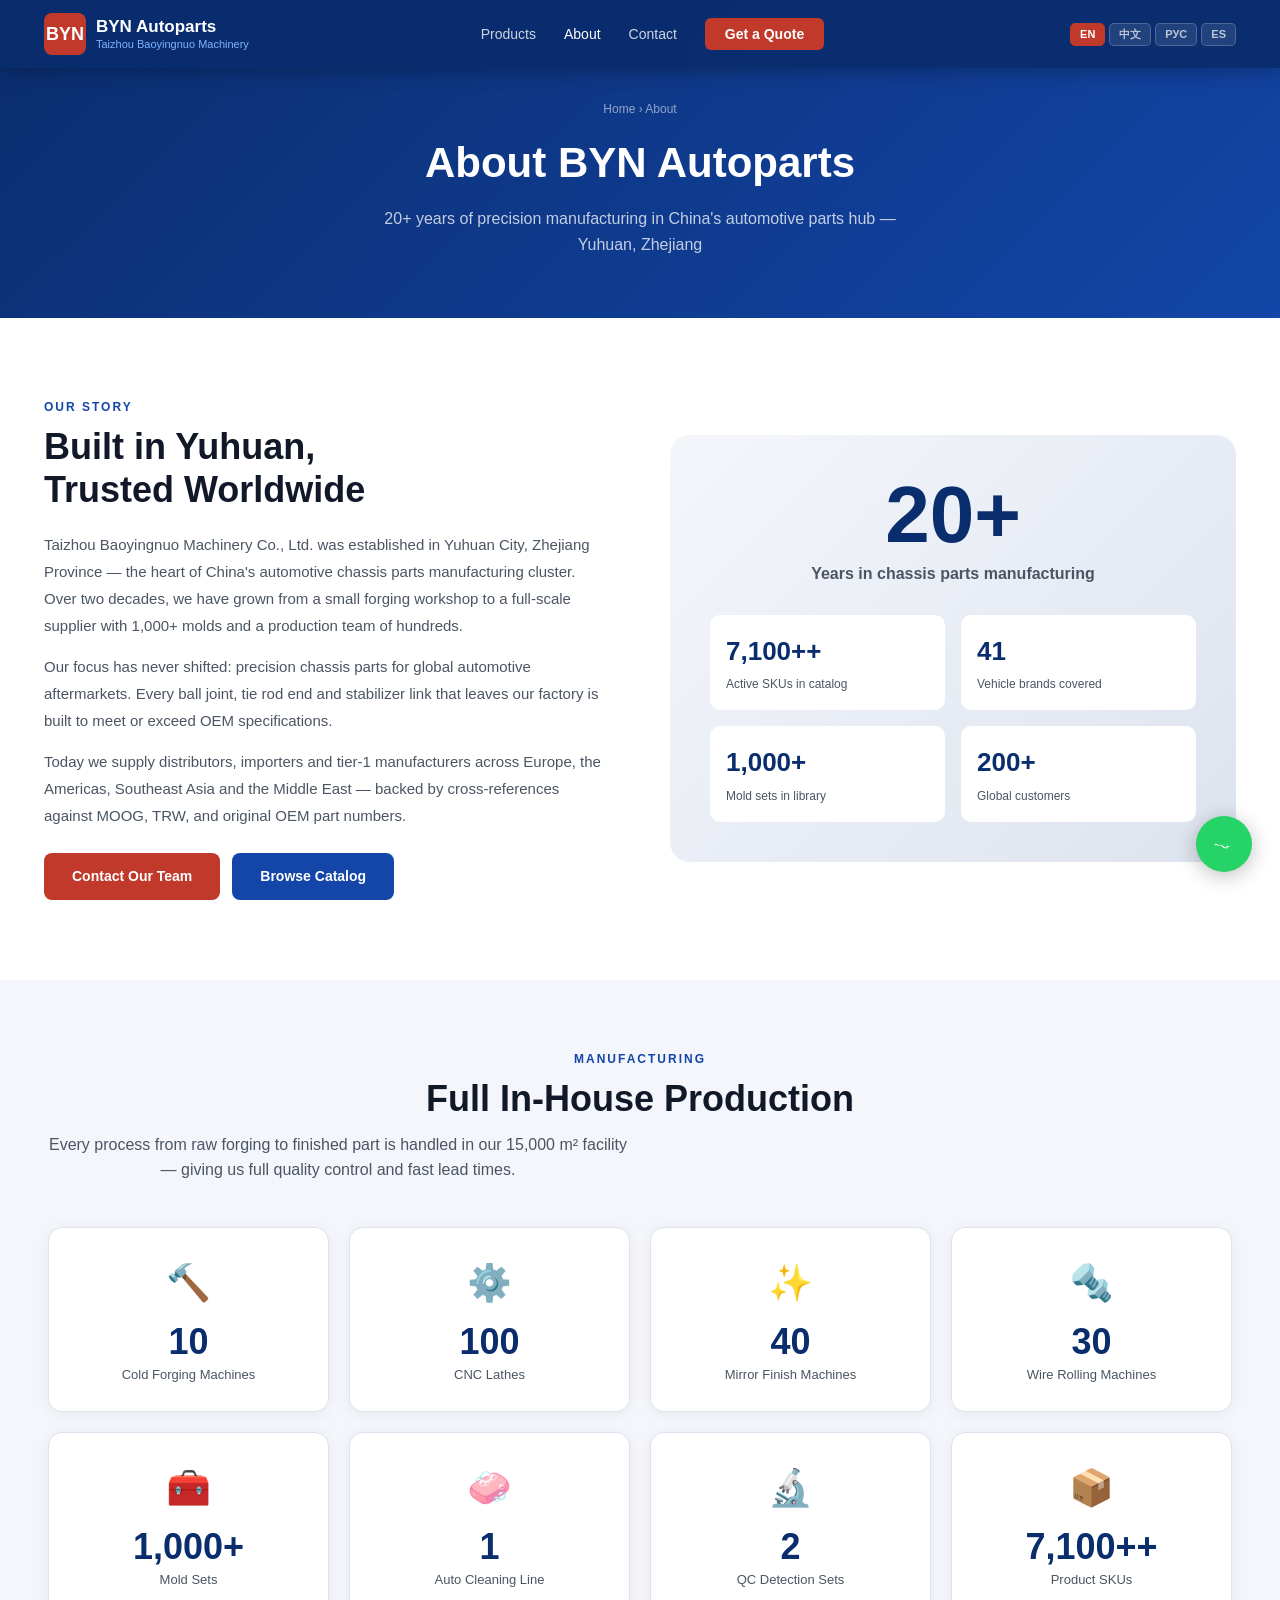
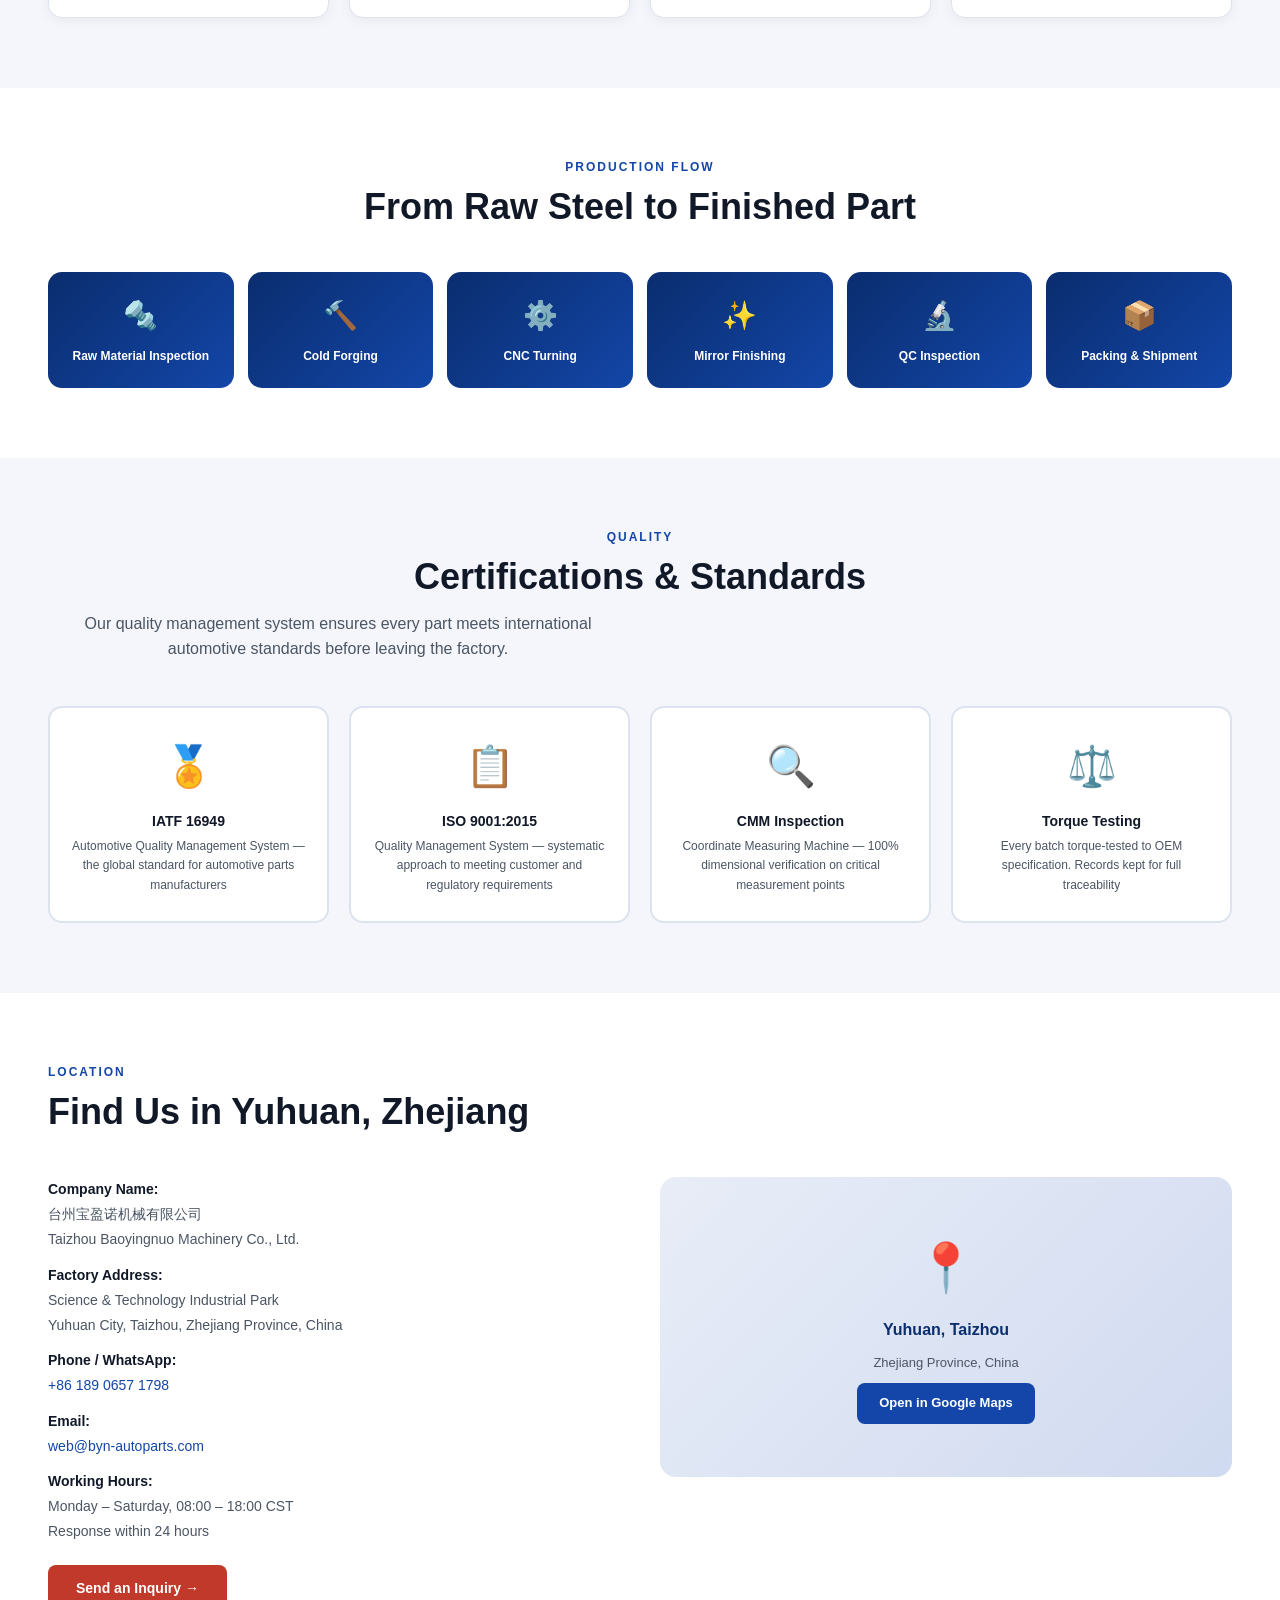
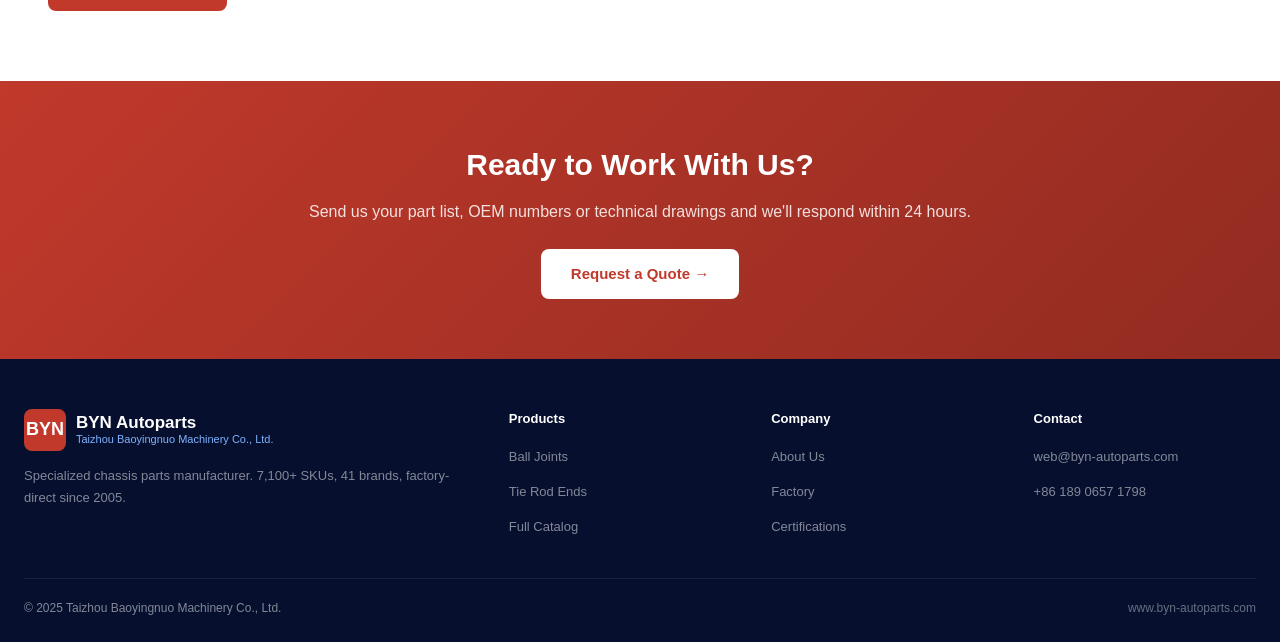
==== about.html @ f61b5365 "Initial commit: BYN Autoparts website" ====
<!DOCTYPE html>
<html lang="en">
<head>
<meta charset="UTF-8">
<meta name="viewport" content="width=device-width,initial-scale=1">
<title>About BYN Autoparts – Factory, Certifications & Manufacturing Capacity</title>
<meta name="description" content="Learn about Taizhou Baoyingnuo Machinery — 20+ years manufacturing chassis parts. 100 CNC lathes, 1,000+ molds, ISO certified. Located in Yuhuan, Zhejiang.">
<link rel="stylesheet" href="css/style.css">
<style>
.page-hero{background:linear-gradient(135deg,var(--navy),var(--blue));padding:100px 24px 60px;color:#fff;text-align:center}
.page-hero h1{font-size:42px;font-weight:800;margin-bottom:10px}
.page-hero p{font-size:16px;opacity:.75;max-width:560px;margin:0 auto}

.story-grid{display:grid;grid-template-columns:1fr 1fr;gap:60px;align-items:center;padding:80px 24px}
.story-grid .section-title{margin-bottom:20px}
.story-grid p{font-size:15px;color:var(--mid);line-height:1.8;margin-bottom:14px}
.story-visual{background:linear-gradient(135deg,var(--gray),#dde3ee);border-radius:20px;padding:40px;text-align:center}
.story-visual .big-num{font-size:80px;font-weight:900;color:var(--navy);line-height:1}
.story-visual .big-lbl{font-size:16px;color:var(--mid);margin-top:6px;font-weight:600}

.eq-grid{display:grid;grid-template-columns:repeat(4,1fr);gap:20px;margin-top:44px}
.eq-card{background:#fff;border-radius:14px;padding:26px 20px;text-align:center;border:1px solid var(--border);box-shadow:0 2px 14px rgba(0,0,0,.06)}
.eq-icon{font-size:36px;margin-bottom:12px}
.eq-val{font-size:36px;font-weight:800;color:var(--navy);line-height:1}
.eq-name{font-size:13px;color:var(--mid);margin-top:5px}

.process-row{display:grid;grid-template-columns:repeat(6,1fr);gap:14px;margin-top:44px}
.proc-box{background:linear-gradient(135deg,var(--navy),var(--blue));border-radius:14px;padding:22px 16px;text-align:center;color:#fff}
.proc-num{font-size:28px;margin-bottom:8px}
.proc-name{font-size:12px;font-weight:700}

.cert-grid{display:grid;grid-template-columns:repeat(4,1fr);gap:20px;margin-top:44px}
.cert-card{background:#fff;border:2px solid var(--border);border-radius:14px;padding:26px 20px;text-align:center;transition:.3s}
.cert-card:hover{border-color:var(--blue);transform:translateY(-3px)}
.cert-icon{font-size:40px;margin-bottom:12px}
.cert-name{font-size:14px;font-weight:700;color:var(--dark);margin-bottom:5px}
.cert-desc{font-size:12px;color:var(--mid)}

.loc-grid{display:grid;grid-template-columns:1fr 1fr;gap:40px;align-items:start;margin-top:44px}
.loc-info p{font-size:14px;color:var(--mid);line-height:1.8;margin-bottom:10px}
.loc-info strong{color:var(--dark)}
.map-placeholder{background:linear-gradient(135deg,#e8edf7,#d0daf0);border-radius:16px;height:300px;display:flex;align-items:center;justify-content:center;flex-direction:column;gap:10px;color:var(--mid)}
.map-placeholder a{background:var(--blue);color:#fff;padding:10px 22px;border-radius:8px;font-size:13px;font-weight:700;text-decoration:none}

@media(max-width:900px){
  .story-grid,.loc-grid{grid-template-columns:1fr}
  .eq-grid{grid-template-columns:repeat(2,1fr)}
  .process-row{grid-template-columns:repeat(3,1fr)}
  .cert-grid{grid-template-columns:repeat(2,1fr)}
  .page-hero h1{font-size:30px}
}
@media(max-width:500px){
  .eq-grid{grid-template-columns:repeat(2,1fr)}
  .cert-grid{grid-template-columns:1fr 1fr}
  .process-row{grid-template-columns:repeat(2,1fr)}
}
.fade-in{opacity:0;transform:translateY(20px);transition:opacity .5s,transform .5s}
.fade-in.visible{opacity:1;transform:none}
</style>
<!-- Google tag (gtag.js) -->
<script async src="https://www.googletagmanager.com/gtag/js?id=G-KF9TMG6E7X"></script>
<script>
  window.dataLayer = window.dataLayer || [];
  function gtag(){dataLayer.push(arguments);}
  gtag('js', new Date());
  gtag('config', 'G-KF9TMG6E7X');
</script>
</head>
<body>

<nav>
  <div class="nav-inner">
    <a href="index.html" class="logo">
      <div class="logo-box">BYN</div>
      <div class="logo-text">BYN Autoparts<span>Taizhou Baoyingnuo Machinery</span></div>
    </a>
    <ul class="nav-links">
      <li><a href="products.html" data-i18n="nav_products">Products</a></li>
      <li><a href="about.html" class="active" data-i18n="nav_about">About</a></li>
      <li><a href="contact.html" data-i18n="nav_contact">Contact</a></li>
      <li><a href="contact.html" class="nav-cta" data-i18n="nav_quote">Get a Quote</a></li>
    </ul>
    <div class="hamburger"><span></span><span></span><span></span></div>
  </div>
</nav>
<div class="mobile-menu">
  <a href="products.html">Products &amp; Catalog</a>
  <a href="about.html">About / Factory</a>
  <a href="contact.html">Contact</a>
  <a href="contact.html" style="color:#ff8f80;font-weight:700">→ Get a Quote</a>
</div>

<div class="page-hero">
  <div style="font-size:12px;opacity:.55;margin-bottom:10px"><a href="index.html" style="color:#fff">Home</a> › About</div>
  <h1>About BYN Autoparts</h1>
  <p>20+ years of precision manufacturing in China's automotive parts hub — Yuhuan, Zhejiang</p>
</div>

<!-- Story -->
<div class="story-grid container">
  <div class="fade-in">
    <div class="section-label">Our Story</div>
    <div class="section-title">Built in Yuhuan,<br>Trusted Worldwide</div>
    <p>Taizhou Baoyingnuo Machinery Co., Ltd. was established in Yuhuan City, Zhejiang Province — the heart of China's automotive chassis parts manufacturing cluster. Over two decades, we have grown from a small forging workshop to a full-scale supplier with 1,000+ molds and a production team of hundreds.</p>
    <p>Our focus has never shifted: precision chassis parts for global automotive aftermarkets. Every ball joint, tie rod end and stabilizer link that leaves our factory is built to meet or exceed OEM specifications.</p>
    <p>Today we supply distributors, importers and tier-1 manufacturers across Europe, the Americas, Southeast Asia and the Middle East — backed by cross-references against MOOG, TRW, and original OEM part numbers.</p>
    <div style="margin-top:24px;display:flex;gap:12px;flex-wrap:wrap">
      <a href="contact.html" class="btn btn-primary">Contact Our Team</a>
      <a href="products.html" class="btn btn-blue">Browse Catalog</a>
    </div>
  </div>
  <div class="fade-in">
    <div class="story-visual">
      <div class="big-num">20+</div>
      <div class="big-lbl">Years in chassis parts manufacturing</div>
      <div style="margin-top:28px;display:grid;grid-template-columns:1fr 1fr;gap:16px;text-align:left">
        <div style="background:#fff;border-radius:10px;padding:16px">
          <div style="font-size:26px;font-weight:800;color:var(--navy)">7,100++</div>
          <div style="font-size:12px;color:var(--mid);margin-top:3px">Active SKUs in catalog</div>
        </div>
        <div style="background:#fff;border-radius:10px;padding:16px">
          <div style="font-size:26px;font-weight:800;color:var(--navy)">41</div>
          <div style="font-size:12px;color:var(--mid);margin-top:3px">Vehicle brands covered</div>
        </div>
        <div style="background:#fff;border-radius:10px;padding:16px">
          <div style="font-size:26px;font-weight:800;color:var(--navy)">1,000+</div>
          <div style="font-size:12px;color:var(--mid);margin-top:3px">Mold sets in library</div>
        </div>
        <div style="background:#fff;border-radius:10px;padding:16px">
          <div style="font-size:26px;font-weight:800;color:var(--navy)">200+</div>
          <div style="font-size:12px;color:var(--mid);margin-top:3px">Global customers</div>
        </div>
      </div>
    </div>
  </div>
</div>

<!-- Equipment -->
<section id="factory" style="background:var(--gray);padding:70px 24px">
  <div class="container">
    <div class="section-label fade-in text-center">Manufacturing</div>
    <div class="section-title fade-in text-center">Full In-House Production</div>
    <div class="section-sub fade-in text-center">Every process from raw forging to finished part is handled in our 15,000 m² facility — giving us full quality control and fast lead times.</div>
    <div class="eq-grid">
      <div class="eq-card fade-in"><div class="eq-icon">🔨</div><div class="eq-val">10</div><div class="eq-name">Cold Forging Machines</div></div>
      <div class="eq-card fade-in"><div class="eq-icon">⚙️</div><div class="eq-val">100</div><div class="eq-name">CNC Lathes</div></div>
      <div class="eq-card fade-in"><div class="eq-icon">✨</div><div class="eq-val">40</div><div class="eq-name">Mirror Finish Machines</div></div>
      <div class="eq-card fade-in"><div class="eq-icon">🔩</div><div class="eq-val">30</div><div class="eq-name">Wire Rolling Machines</div></div>
      <div class="eq-card fade-in"><div class="eq-icon">🧰</div><div class="eq-val">1,000+</div><div class="eq-name">Mold Sets</div></div>
      <div class="eq-card fade-in"><div class="eq-icon">🧼</div><div class="eq-val">1</div><div class="eq-name">Auto Cleaning Line</div></div>
      <div class="eq-card fade-in"><div class="eq-icon">🔬</div><div class="eq-val">2</div><div class="eq-name">QC Detection Sets</div></div>
      <div class="eq-card fade-in"><div class="eq-icon">📦</div><div class="eq-val">7,100++</div><div class="eq-name">Product SKUs</div></div>
    </div>
  </div>
</section>

<!-- Production flow -->
<section style="padding:70px 24px;background:#fff">
  <div class="container">
    <div class="section-label fade-in text-center">Production Flow</div>
    <div class="section-title fade-in text-center">From Raw Steel to Finished Part</div>
    <div class="process-row">
      <div class="proc-box fade-in"><div class="proc-num">🔩</div><div class="proc-name">Raw Material Inspection</div></div>
      <div class="proc-box fade-in"><div class="proc-num">🔨</div><div class="proc-name">Cold Forging</div></div>
      <div class="proc-box fade-in"><div class="proc-num">⚙️</div><div class="proc-name">CNC Turning</div></div>
      <div class="proc-box fade-in"><div class="proc-num">✨</div><div class="proc-name">Mirror Finishing</div></div>
      <div class="proc-box fade-in"><div class="proc-num">🔬</div><div class="proc-name">QC Inspection</div></div>
      <div class="proc-box fade-in"><div class="proc-num">📦</div><div class="proc-name">Packing &amp; Shipment</div></div>
    </div>
  </div>
</section>

<!-- Certifications -->
<section id="certs" style="background:var(--gray);padding:70px 24px">
  <div class="container">
    <div class="section-label fade-in text-center">Quality</div>
    <div class="section-title fade-in text-center">Certifications &amp; Standards</div>
    <div class="section-sub fade-in text-center">Our quality management system ensures every part meets international automotive standards before leaving the factory.</div>
    <div class="cert-grid">
      <div class="cert-card fade-in">
        <div class="cert-icon">🏅</div>
        <div class="cert-name">IATF 16949</div>
        <div class="cert-desc">Automotive Quality Management System — the global standard for automotive parts manufacturers</div>
      </div>
      <div class="cert-card fade-in">
        <div class="cert-icon">📋</div>
        <div class="cert-name">ISO 9001:2015</div>
        <div class="cert-desc">Quality Management System — systematic approach to meeting customer and regulatory requirements</div>
      </div>
      <div class="cert-card fade-in">
        <div class="cert-icon">🔍</div>
        <div class="cert-name">CMM Inspection</div>
        <div class="cert-desc">Coordinate Measuring Machine — 100% dimensional verification on critical measurement points</div>
      </div>
      <div class="cert-card fade-in">
        <div class="cert-icon">⚖️</div>
        <div class="cert-name">Torque Testing</div>
        <div class="cert-desc">Every batch torque-tested to OEM specification. Records kept for full traceability</div>
      </div>
    </div>
  </div>
</section>

<!-- Location -->
<section style="padding:70px 24px;background:#fff">
  <div class="container">
    <div class="section-label fade-in">Location</div>
    <div class="section-title fade-in">Find Us in Yuhuan, Zhejiang</div>
    <div class="loc-grid">
      <div class="loc-info fade-in">
        <p><strong>Company Name:</strong><br>台州宝盈诺机械有限公司<br>Taizhou Baoyingnuo Machinery Co., Ltd.</p>
        <p><strong>Factory Address:</strong><br>Science &amp; Technology Industrial Park<br>Yuhuan City, Taizhou, Zhejiang Province, China</p>
        <p><strong>Phone / WhatsApp:</strong><br><a href="tel:+8618906571798" style="color:var(--blue)">+86 189 0657 1798</a></p>
        <p><strong>Email:</strong><br><a href="mailto:web@byn-autoparts.com" style="color:var(--blue)">web@byn-autoparts.com</a></p>
        <p><strong>Working Hours:</strong><br>Monday – Saturday, 08:00 – 18:00 CST<br>Response within 24 hours</p>
        <div style="margin-top:20px">
          <a href="contact.html" class="btn btn-primary">Send an Inquiry →</a>
        </div>
      </div>
      <div class="map-placeholder fade-in">
        <div style="font-size:48px">📍</div>
        <div style="font-weight:700;font-size:16px;color:var(--navy)">Yuhuan, Taizhou</div>
        <div style="font-size:13px">Zhejiang Province, China</div>
        <a href="https://maps.google.com/?q=Yuhuan+Taizhou+Zhejiang+China" target="_blank">Open in Google Maps</a>
      </div>
    </div>
  </div>
</section>

<div style="background:linear-gradient(135deg,var(--red),#922b21);padding:60px 24px;text-align:center;color:#fff">
  <h2 style="font-size:30px;font-weight:800;margin-bottom:10px">Ready to Work With Us?</h2>
  <p style="opacity:.85;margin-bottom:24px">Send us your part list, OEM numbers or technical drawings and we'll respond within 24 hours.</p>
  <a href="contact.html" style="background:#fff;color:var(--red);padding:13px 30px;border-radius:8px;font-weight:700;font-size:15px;display:inline-block">Request a Quote →</a>
</div>

<footer>
  <div class="footer-grid">
    <div class="footer-brand">
      <div class="logo"><div class="logo-box">BYN</div><div class="logo-text">BYN Autoparts<span>Taizhou Baoyingnuo Machinery Co., Ltd.</span></div></div>
      <p style="margin-top:14px" data-i18n="footer_desc">Specialized chassis parts manufacturer. 7,100+ SKUs, 41 brands, factory-direct since 2005.</p>
    </div>
    <div class="footer-col"><h4>Products</h4><ul>
      <li><a href="products.html">Ball Joints</a></li>
      <li><a href="products.html">Tie Rod Ends</a></li>
      <li><a href="products.html">Full Catalog</a></li>
    </ul></div>
    <div class="footer-col"><h4>Company</h4><ul>
      <li><a href="about.html">About Us</a></li>
      <li><a href="about.html#factory">Factory</a></li>
      <li><a href="about.html#certs">Certifications</a></li>
    </ul></div>
    <div class="footer-col"><h4>Contact</h4><ul>
      <li><a href="mailto:web@byn-autoparts.com">web@byn-autoparts.com</a></li>
      <li><a href="tel:+8618906571798">+86 189 0657 1798</a></li>
    </ul></div>
  </div>
  <div class="footer-bottom"><span>© 2025 Taizhou Baoyingnuo Machinery Co., Ltd.</span><a href="#">www.byn-autoparts.com</a></div>
</footer>

<a href="https://wa.me/8618906571798" class="wa-float" target="_blank" aria-label="WhatsApp">
  <svg viewBox="0 0 24 24"><path d="M17.472 14.382c-.297-.149-1.758-.867-2.03-.967-.273-.099-.471-.148-.67.15-.197.297-.767.966-.94 1.164-.173.199-.347.223-.644.075-.297-.15-1.255-.463-2.39-1.475-.883-.788-1.761-1.653-2.059-.173-.297-.018-.458.13-.606.134-.133.298-.347.446-.52.149-.174.198-.298.298-.497.099-.198.05-.371-.025-.52-.075-.149-.669-1.612-.916-2.207-.242-.579-.487-.5-.669-.51-.173-.008-.371-.01-.57-.01-.198 0-.52.074-.792.372-.272.297-1.04 1.016-1.04 2.479 0 1.462 1.065 2.875 1.213 3.074.149.198 2.096 3.2 5.077 4.487.709.306 1.262.489 1.694.625.712.227 1.36.195 1.871.118.571-.085 1.758-.719 2.006-1.413.248-.694.248-1.289.173-1.413-.074-.124-.272-.198-.57-.347m-5.421 7.403h-.004a9.87 9.87 0 01-5.031-1.378l-.361-.214-3.741.982.998-3.648-.235-.374a9.86 9.86 0 01-1.51-5.26c.001-5.45 4.436-9.884 9.888-9.884 2.64 0 5.122 1.03 6.988 2.898a9.825 9.825 0 012.893 6.994c-.003 5.45-4.437 9.884-9.885 9.884m8.413-18.297A11.815 11.815 0 0012.05 0C5.495 0 .16 5.335.157 11.892c0 2.096.547 4.142 1.588 5.945L.057 24l6.305-1.654a11.882 11.882 0 005.683 1.448h.005c6.554 0 11.89-5.335 11.893-11.893a11.821 11.821 0 00-3.48-8.413z"/></svg>
</a>

<script src="js/main.js"></script>
<script src="js/i18n.js"></script>
</body>
</html>
---- css/style.css ----
:root{
  --navy:#0a2d6e;--blue:#1346a8;--red:#c0392b;
  --gray:#f4f6fb;--dark:#111827;--mid:#4b5563;
  --light:#e8edf7;--white:#fff;
  --border:#dde3ee;
}
*{box-sizing:border-box;margin:0;padding:0}
html{scroll-behavior:smooth}
body{font-family:"Segoe UI",Arial,sans-serif;color:var(--dark);background:var(--white);font-size:16px;line-height:1.6}
a{text-decoration:none;color:inherit}
img{max-width:100%;display:block}

/* ── Nav ── */
nav{position:fixed;top:0;left:0;right:0;z-index:999;background:rgba(10,45,110,.97);backdrop-filter:blur(8px);box-shadow:0 2px 20px rgba(0,0,0,.3)}
.nav-inner{max-width:1240px;margin:0 auto;padding:0 24px;display:flex;align-items:center;justify-content:space-between;height:68px}
.logo{display:flex;align-items:center;gap:10px}
.logo-box{width:42px;height:42px;background:var(--red);border-radius:8px;display:flex;align-items:center;justify-content:center;font-size:18px;font-weight:900;color:#fff}
.logo-text{color:#fff;font-size:17px;font-weight:700;line-height:1.2}
.logo-text span{color:#7eb3ff;font-size:11px;font-weight:400;display:block}
.nav-links{display:flex;gap:28px;list-style:none;align-items:center}
.nav-links a{color:rgba(255,255,255,.8);font-size:14px;font-weight:500;transition:.2s}
.nav-links a:hover,.nav-links a.active{color:#fff}
.nav-cta{background:var(--red);color:#fff!important;padding:8px 20px;border-radius:6px;font-weight:600!important}
.nav-cta:hover{background:#a93226!important}
.hamburger{display:none;flex-direction:column;gap:5px;cursor:pointer;padding:4px}
.hamburger span{width:24px;height:2px;background:#fff;border-radius:2px;transition:.3s}
.mobile-menu{display:none;position:fixed;top:68px;left:0;right:0;background:rgba(10,45,110,.98);padding:20px 24px;z-index:998}
.mobile-menu a{display:block;color:#fff;padding:12px 0;border-bottom:1px solid rgba(255,255,255,.1);font-size:15px}
.mobile-menu.open{display:block}

/* ── Container ── */
.container{max-width:1240px;margin:0 auto;padding:0 24px}
.page-top{padding-top:68px}

/* ── Buttons ── */
.btn{display:inline-block;padding:12px 28px;border-radius:8px;font-weight:600;font-size:14px;cursor:pointer;transition:.2s;border:none;font-family:inherit}
.btn-primary{background:var(--red);color:#fff}
.btn-primary:hover{background:#a93226;transform:translateY(-1px)}
.btn-outline{border:2px solid rgba(255,255,255,.4);color:#fff}
.btn-outline:hover{border-color:#fff;background:rgba(255,255,255,.1)}
.btn-blue{background:var(--blue);color:#fff}
.btn-blue:hover{background:var(--navy)}

/* ── Section ── */
section{padding:80px 24px}
.section-label{font-size:12px;font-weight:700;letter-spacing:2px;color:var(--blue);text-transform:uppercase;margin-bottom:8px}
.section-title{font-size:36px;font-weight:800;line-height:1.2;margin-bottom:12px}
.section-sub{font-size:16px;color:var(--mid);max-width:580px}
.text-center{text-align:center}
.text-center .section-sub{margin:0 auto}

/* ── Tags ── */
.tag{display:inline-block;font-size:11px;background:var(--light);color:var(--blue);padding:3px 10px;border-radius:20px;font-weight:600}
.tag-red{background:#fdecea;color:var(--red)}

/* ── WhatsApp Float ── */
.wa-float{position:fixed;bottom:28px;right:28px;z-index:997;width:56px;height:56px;background:#25d366;border-radius:50%;display:flex;align-items:center;justify-content:center;box-shadow:0 4px 20px rgba(0,0,0,.25);transition:.2s}
.wa-float:hover{transform:scale(1.1)}
.wa-float svg{width:28px;height:28px;fill:#fff}

/* ── Footer ── */
footer{background:#060f2e;color:rgba(255,255,255,.5);padding:50px 24px 24px}
.footer-grid{max-width:1240px;margin:0 auto;display:grid;grid-template-columns:2fr 1fr 1fr 1fr;gap:40px;padding-bottom:40px}
.footer-brand .logo-text{color:#fff}
.footer-brand p{font-size:13px;line-height:1.7;margin-top:12px}
.footer-col h4{color:#fff;font-size:13px;font-weight:700;margin-bottom:14px}
.footer-col ul{list-style:none;display:grid;gap:9px}
.footer-col ul li a{font-size:13px;color:rgba(255,255,255,.5);transition:.2s}
.footer-col ul li a:hover{color:#fff}
.footer-bottom{max-width:1240px;margin:0 auto;border-top:1px solid rgba(255,255,255,.08);padding-top:20px;display:flex;justify-content:space-between;font-size:12px}
.footer-bottom a{color:rgba(255,255,255,.4)}

/* ── Language Switcher ── */
.lang-switcher{display:flex;gap:4px;align-items:center;margin-left:14px}
.lang-btn{background:rgba(255,255,255,.1);border:1px solid rgba(255,255,255,.2);color:rgba(255,255,255,.7);font-size:11px;font-weight:700;padding:5px 9px;border-radius:5px;cursor:pointer;font-family:inherit;transition:.2s;line-height:1}
.lang-btn:hover{background:rgba(255,255,255,.2);color:#fff}
.lang-btn.active{background:var(--red);border-color:var(--red);color:#fff}

/* ── Responsive ── */
@media(max-width:768px){
  .nav-links{display:none}
  .hamburger{display:flex}
  .footer-grid{grid-template-columns:1fr 1fr}
  section{padding:60px 20px}
  .section-title{font-size:28px}
  .lang-switcher{display:none}
}
@media(max-width:480px){
  .footer-grid{grid-template-columns:1fr}
}
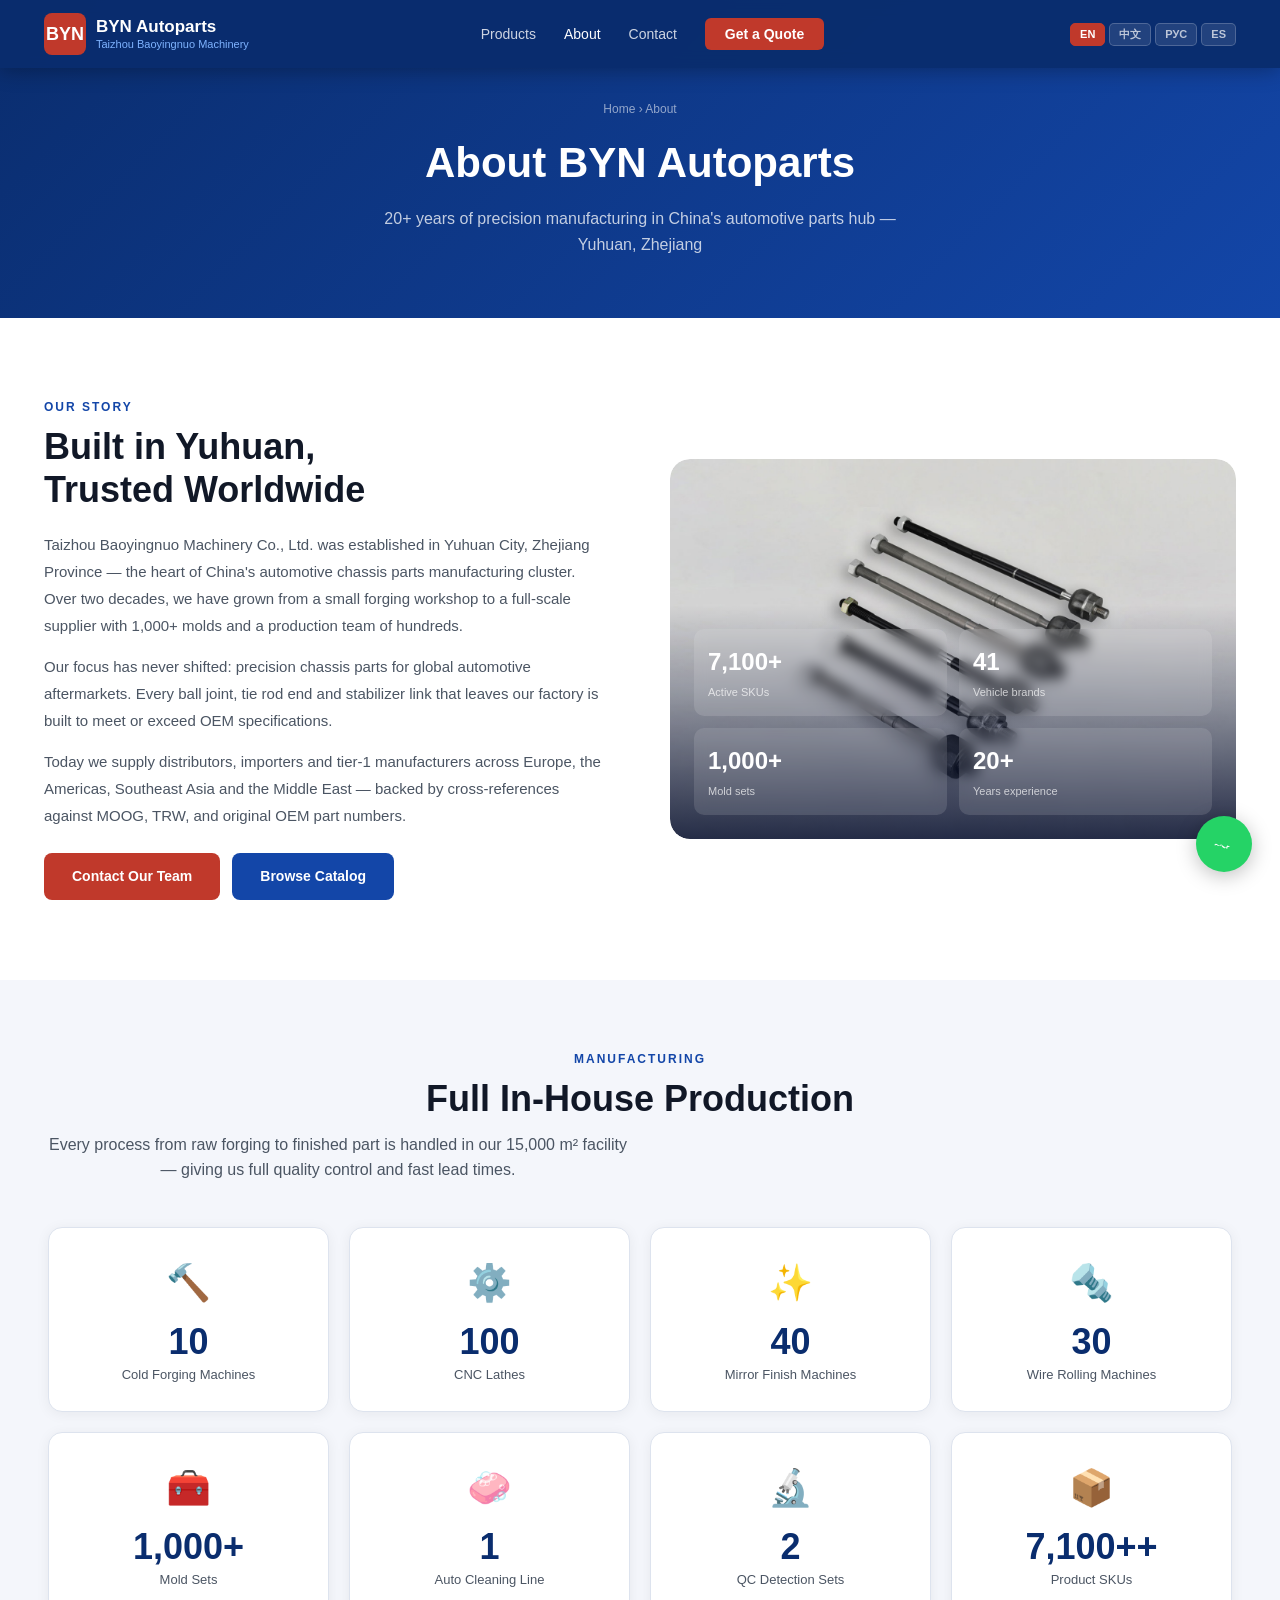
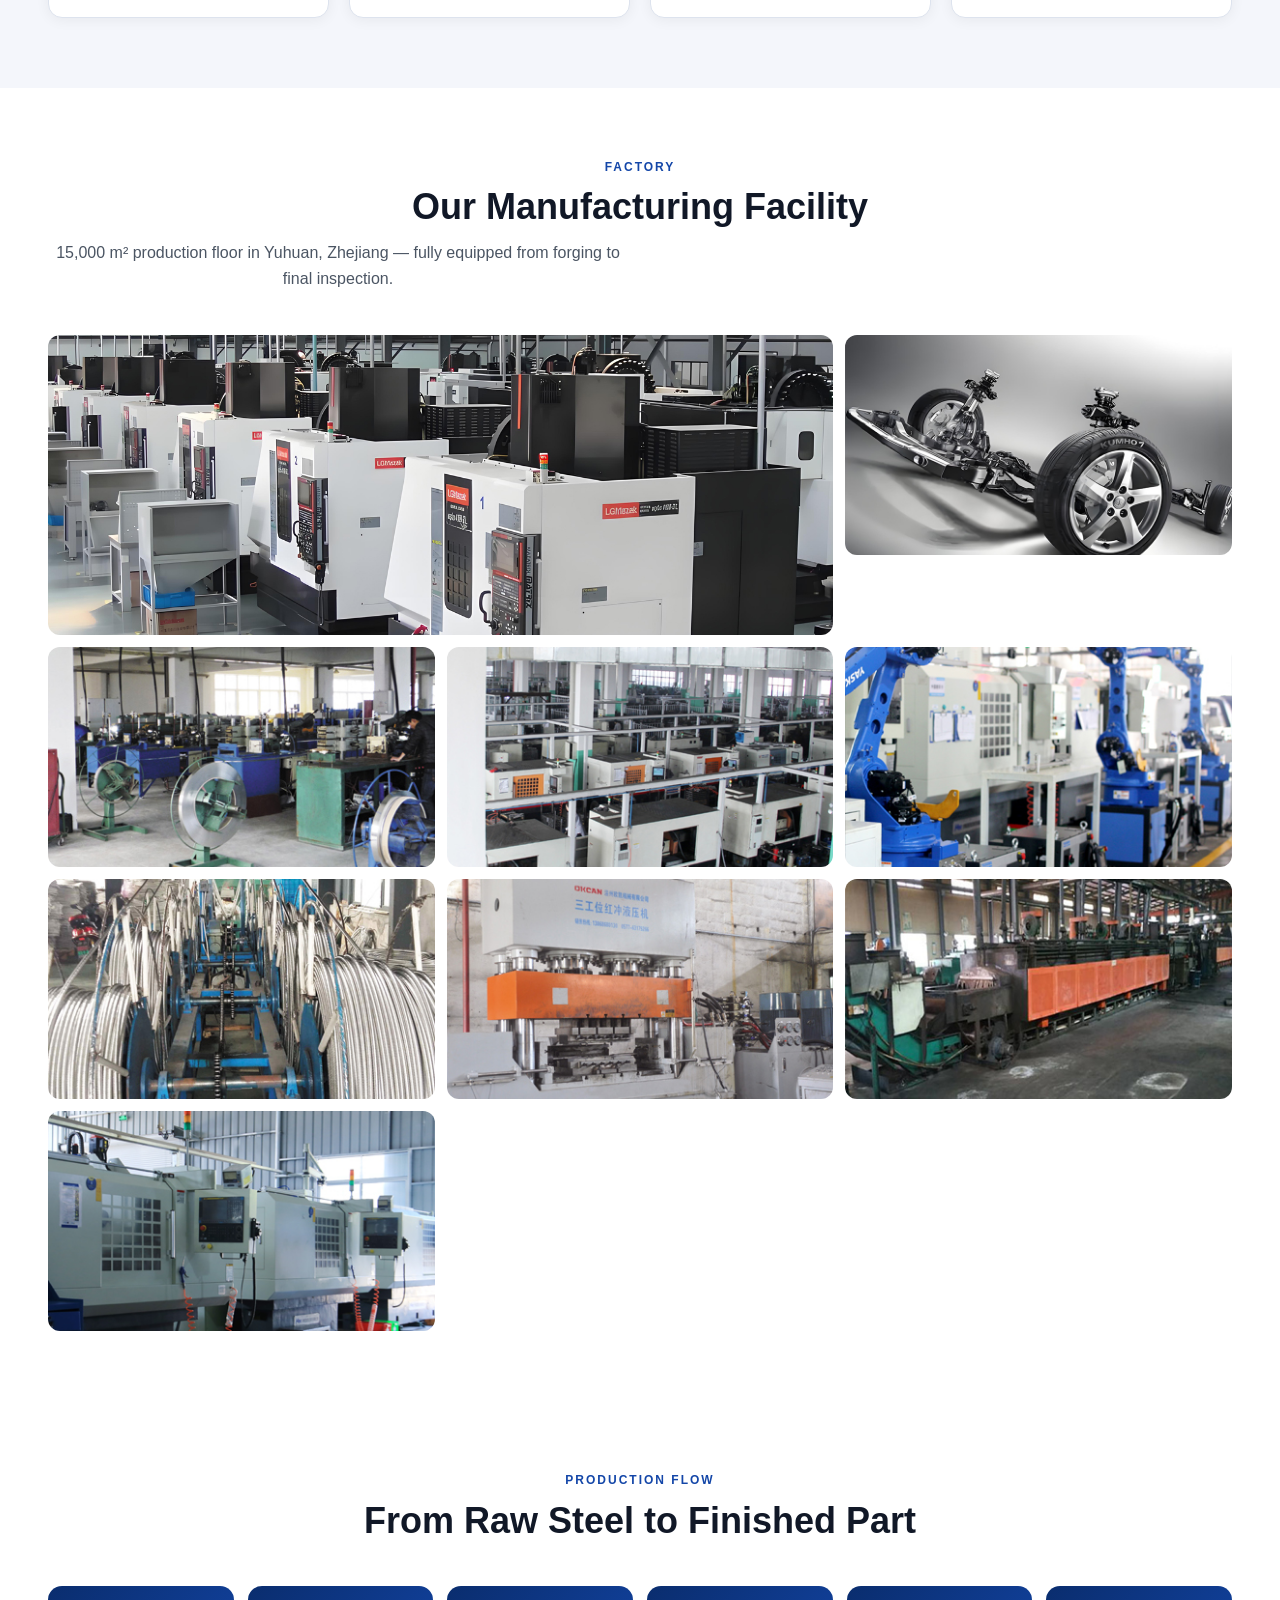
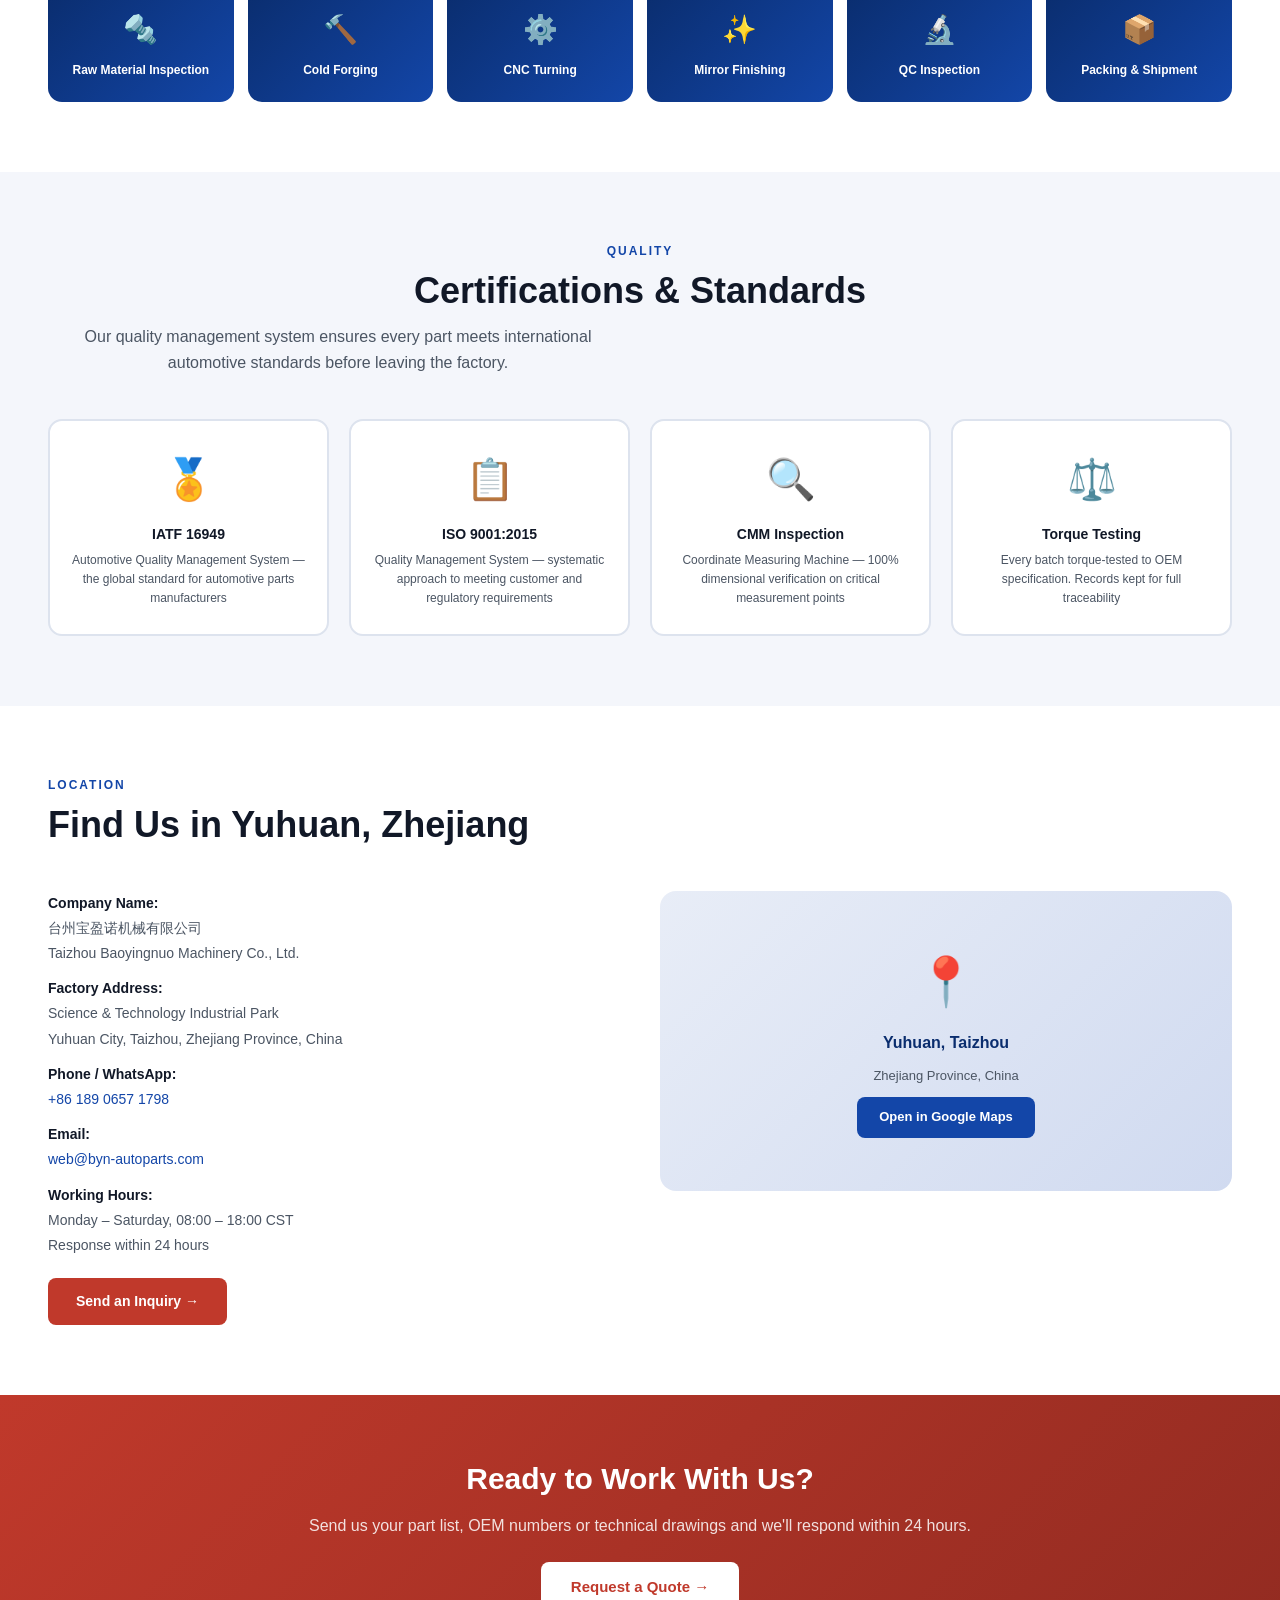
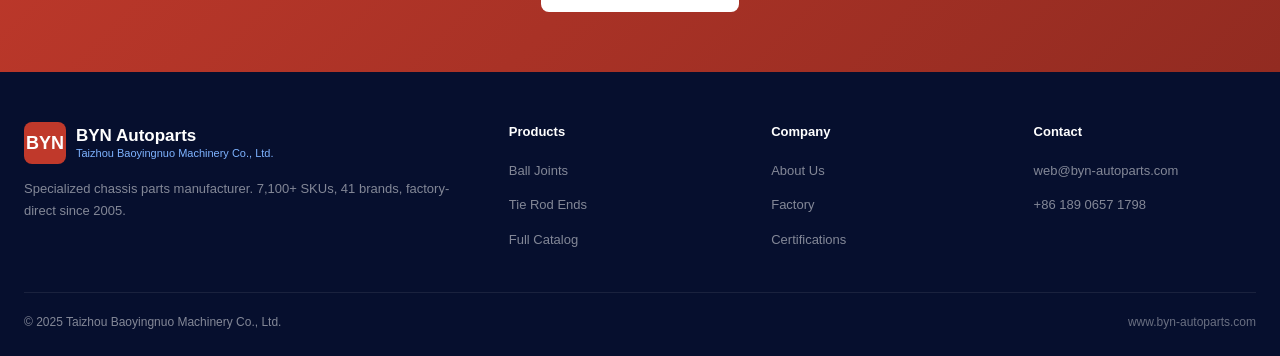
==== commit 75f2c967: "Add real product & factory photos from original website" ====
--- a/about.html
+++ b/about.html
@@ -41,6 +41,12 @@
 .loc-info strong{color:var(--dark)}
 .map-placeholder{background:linear-gradient(135deg,#e8edf7,#d0daf0);border-radius:16px;height:300px;display:flex;align-items:center;justify-content:center;flex-direction:column;gap:10px;color:var(--mid)}
 .map-placeholder a{background:var(--blue);color:#fff;padding:10px 22px;border-radius:8px;font-size:13px;font-weight:700;text-decoration:none}
+
+.gallery-grid{display:grid;grid-template-columns:repeat(3,1fr);gap:12px;margin-top:44px}
+.gallery-grid img{width:100%;height:220px;object-fit:cover;border-radius:12px;transition:.3s}
+.gallery-grid img:hover{transform:scale(1.03);box-shadow:0 8px 30px rgba(0,0,0,.15)}
+.gallery-grid img:first-child{grid-column:span 2;height:300px}
+@media(max-width:700px){.gallery-grid{grid-template-columns:1fr 1fr}.gallery-grid img:first-child{grid-column:span 2;height:200px}.gallery-grid img{height:160px}}
 
 @media(max-width:900px){
   .story-grid,.loc-grid{grid-template-columns:1fr}
@@ -109,27 +115,24 @@
       <a href="products.html" class="btn btn-blue">Browse Catalog</a>
     </div>
   </div>
-  <div class="fade-in">
-    <div class="story-visual">
-      <div class="big-num">20+</div>
-      <div class="big-lbl">Years in chassis parts manufacturing</div>
-      <div style="margin-top:28px;display:grid;grid-template-columns:1fr 1fr;gap:16px;text-align:left">
-        <div style="background:#fff;border-radius:10px;padding:16px">
-          <div style="font-size:26px;font-weight:800;color:var(--navy)">7,100++</div>
-          <div style="font-size:12px;color:var(--mid);margin-top:3px">Active SKUs in catalog</div>
-        </div>
-        <div style="background:#fff;border-radius:10px;padding:16px">
-          <div style="font-size:26px;font-weight:800;color:var(--navy)">41</div>
-          <div style="font-size:12px;color:var(--mid);margin-top:3px">Vehicle brands covered</div>
-        </div>
-        <div style="background:#fff;border-radius:10px;padding:16px">
-          <div style="font-size:26px;font-weight:800;color:var(--navy)">1,000+</div>
-          <div style="font-size:12px;color:var(--mid);margin-top:3px">Mold sets in library</div>
-        </div>
-        <div style="background:#fff;border-radius:10px;padding:16px">
-          <div style="font-size:26px;font-weight:800;color:var(--navy)">200+</div>
-          <div style="font-size:12px;color:var(--mid);margin-top:3px">Global customers</div>
-        </div>
+  <div class="fade-in" style="position:relative;border-radius:20px;overflow:hidden">
+    <img src="images/e0bd98a6-51c8-47ab-919f-a0c4fbb23942.jpg" alt="BYN chassis parts" style="width:100%;height:380px;object-fit:cover;border-radius:20px;display:block">
+    <div style="position:absolute;bottom:0;left:0;right:0;background:linear-gradient(transparent,rgba(6,15,46,.85));padding:24px;border-radius:0 0 20px 20px;display:grid;grid-template-columns:1fr 1fr;gap:12px">
+      <div style="background:rgba(255,255,255,.12);border-radius:10px;padding:14px;backdrop-filter:blur(6px)">
+        <div style="font-size:24px;font-weight:800;color:#fff">7,100+</div>
+        <div style="font-size:11px;color:rgba(255,255,255,.7);margin-top:3px">Active SKUs</div>
+      </div>
+      <div style="background:rgba(255,255,255,.12);border-radius:10px;padding:14px;backdrop-filter:blur(6px)">
+        <div style="font-size:24px;font-weight:800;color:#fff">41</div>
+        <div style="font-size:11px;color:rgba(255,255,255,.7);margin-top:3px">Vehicle brands</div>
+      </div>
+      <div style="background:rgba(255,255,255,.12);border-radius:10px;padding:14px;backdrop-filter:blur(6px)">
+        <div style="font-size:24px;font-weight:800;color:#fff">1,000+</div>
+        <div style="font-size:11px;color:rgba(255,255,255,.7);margin-top:3px">Mold sets</div>
+      </div>
+      <div style="background:rgba(255,255,255,.12);border-radius:10px;padding:14px;backdrop-filter:blur(6px)">
+        <div style="font-size:24px;font-weight:800;color:#fff">20+</div>
+        <div style="font-size:11px;color:rgba(255,255,255,.7);margin-top:3px">Years experience</div>
       </div>
     </div>
   </div>
@@ -150,6 +153,26 @@
       <div class="eq-card fade-in"><div class="eq-icon">🧼</div><div class="eq-val">1</div><div class="eq-name">Auto Cleaning Line</div></div>
       <div class="eq-card fade-in"><div class="eq-icon">🔬</div><div class="eq-val">2</div><div class="eq-name">QC Detection Sets</div></div>
       <div class="eq-card fade-in"><div class="eq-icon">📦</div><div class="eq-val">7,100++</div><div class="eq-name">Product SKUs</div></div>
+    </div>
+  </div>
+</section>
+
+<!-- Factory Gallery -->
+<section style="padding:70px 24px;background:#fff">
+  <div class="container">
+    <div class="section-label fade-in text-center">Factory</div>
+    <div class="section-title fade-in text-center">Our Manufacturing Facility</div>
+    <div class="section-sub fade-in text-center">15,000 m² production floor in Yuhuan, Zhejiang — fully equipped from forging to final inspection.</div>
+    <div class="gallery-grid">
+      <img src="images/4a7b6a83-eb3a-4fd0-979c-16504d25a686.jpg" alt="BYN Autoparts factory floor" loading="lazy">
+      <img src="images/f4436ffb-9f07-4564-9ac1-8b03d263a527.jpg" alt="CNC machining center" loading="lazy">
+      <img src="images/5e5527e3-ab56-43a7-a8fd-36f64f3de1ae.jpg" alt="Production line" loading="lazy">
+      <img src="images/8d8a366e-3ec6-4718-b888-66b362408d21.jpg" alt="Ball joint manufacturing" loading="lazy">
+      <img src="images/6daf4515-f6d5-48b4-b33b-6e4001ad3c77.jpg" alt="Quality inspection" loading="lazy">
+      <img src="images/feb72313-a691-4b34-a8ed-4f39fb5cf19f.jpg" alt="Finished parts warehouse" loading="lazy">
+      <img src="images/3685f558-68b1-4423-aa13-ba5a7c871c51.jpg" alt="Wire rolling machines" loading="lazy">
+      <img src="images/b9c6409f-7de5-422a-875a-c37143f0d3b8.jpg" alt="Cold forging process" loading="lazy">
+      <img src="images/a6909223-7fcd-447b-813b-656766a5f5e1.jpg" alt="Mold storage" loading="lazy">
     </div>
   </div>
 </section>
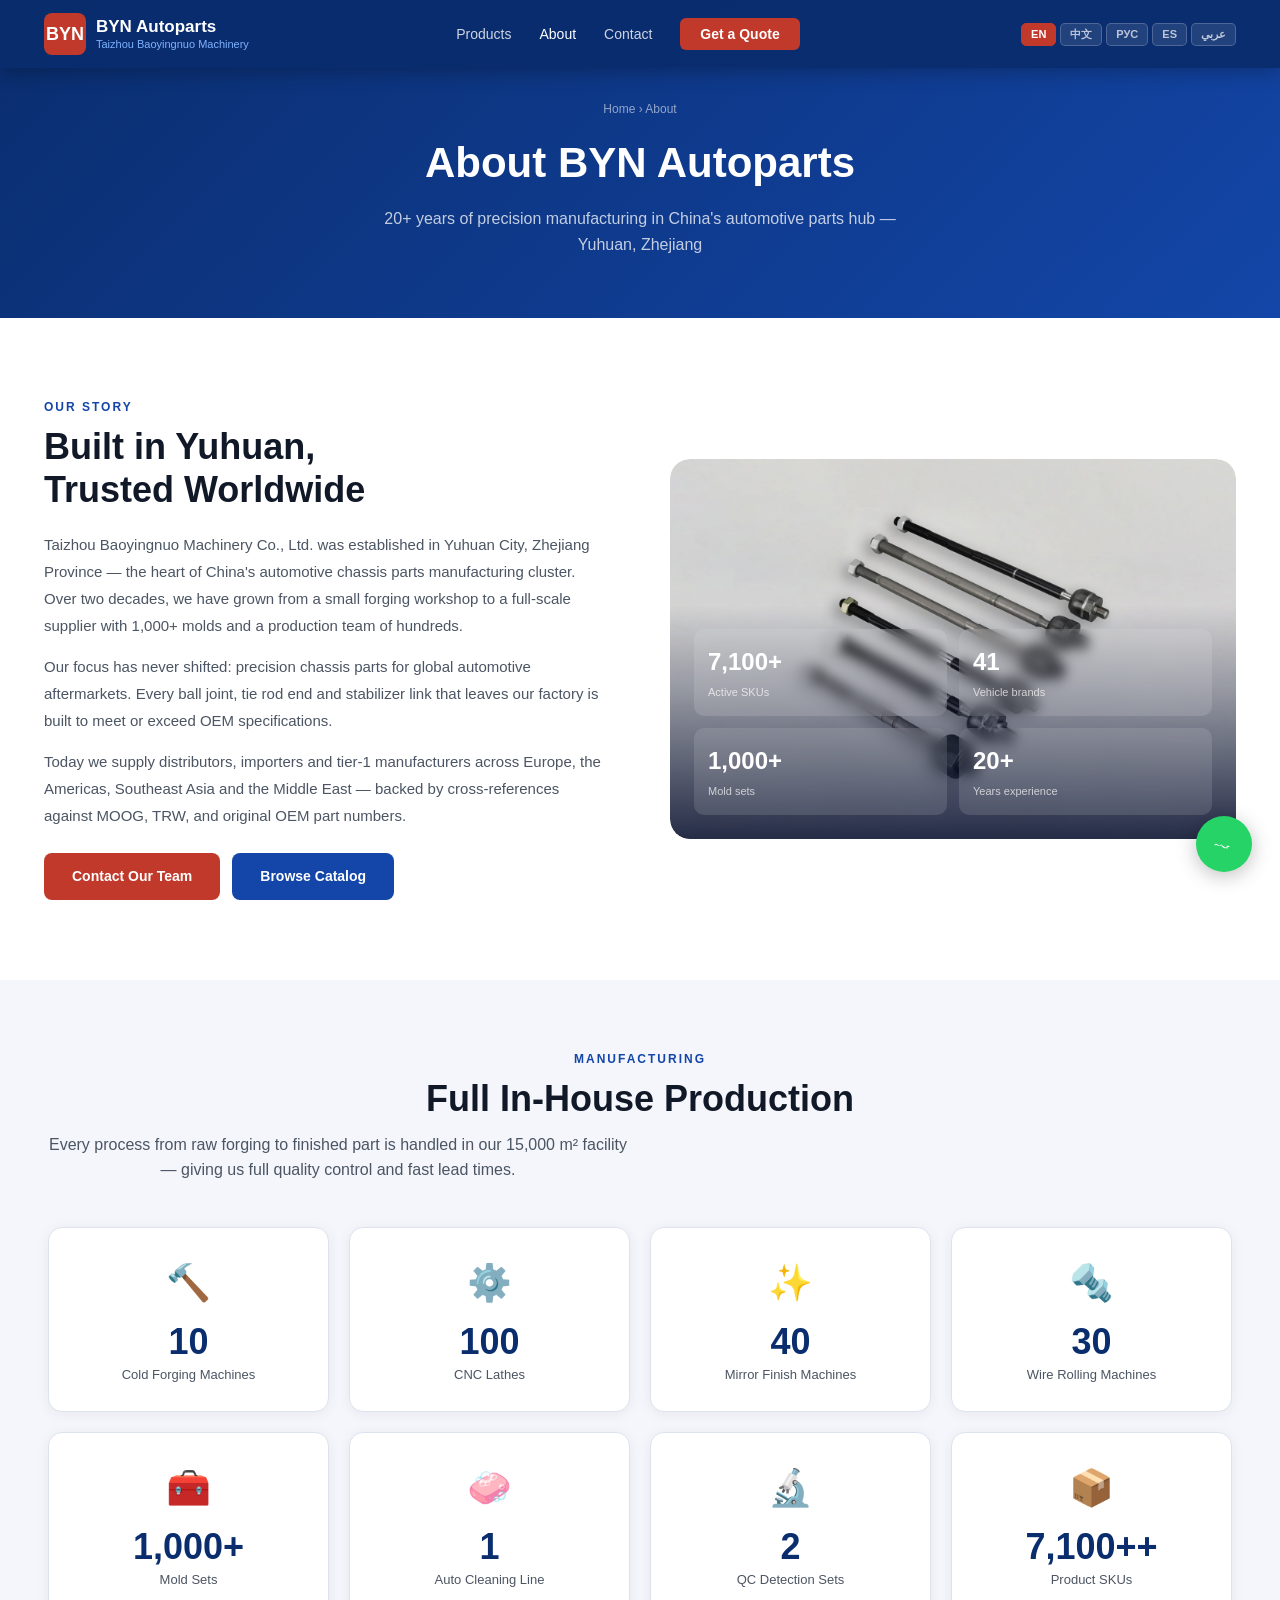
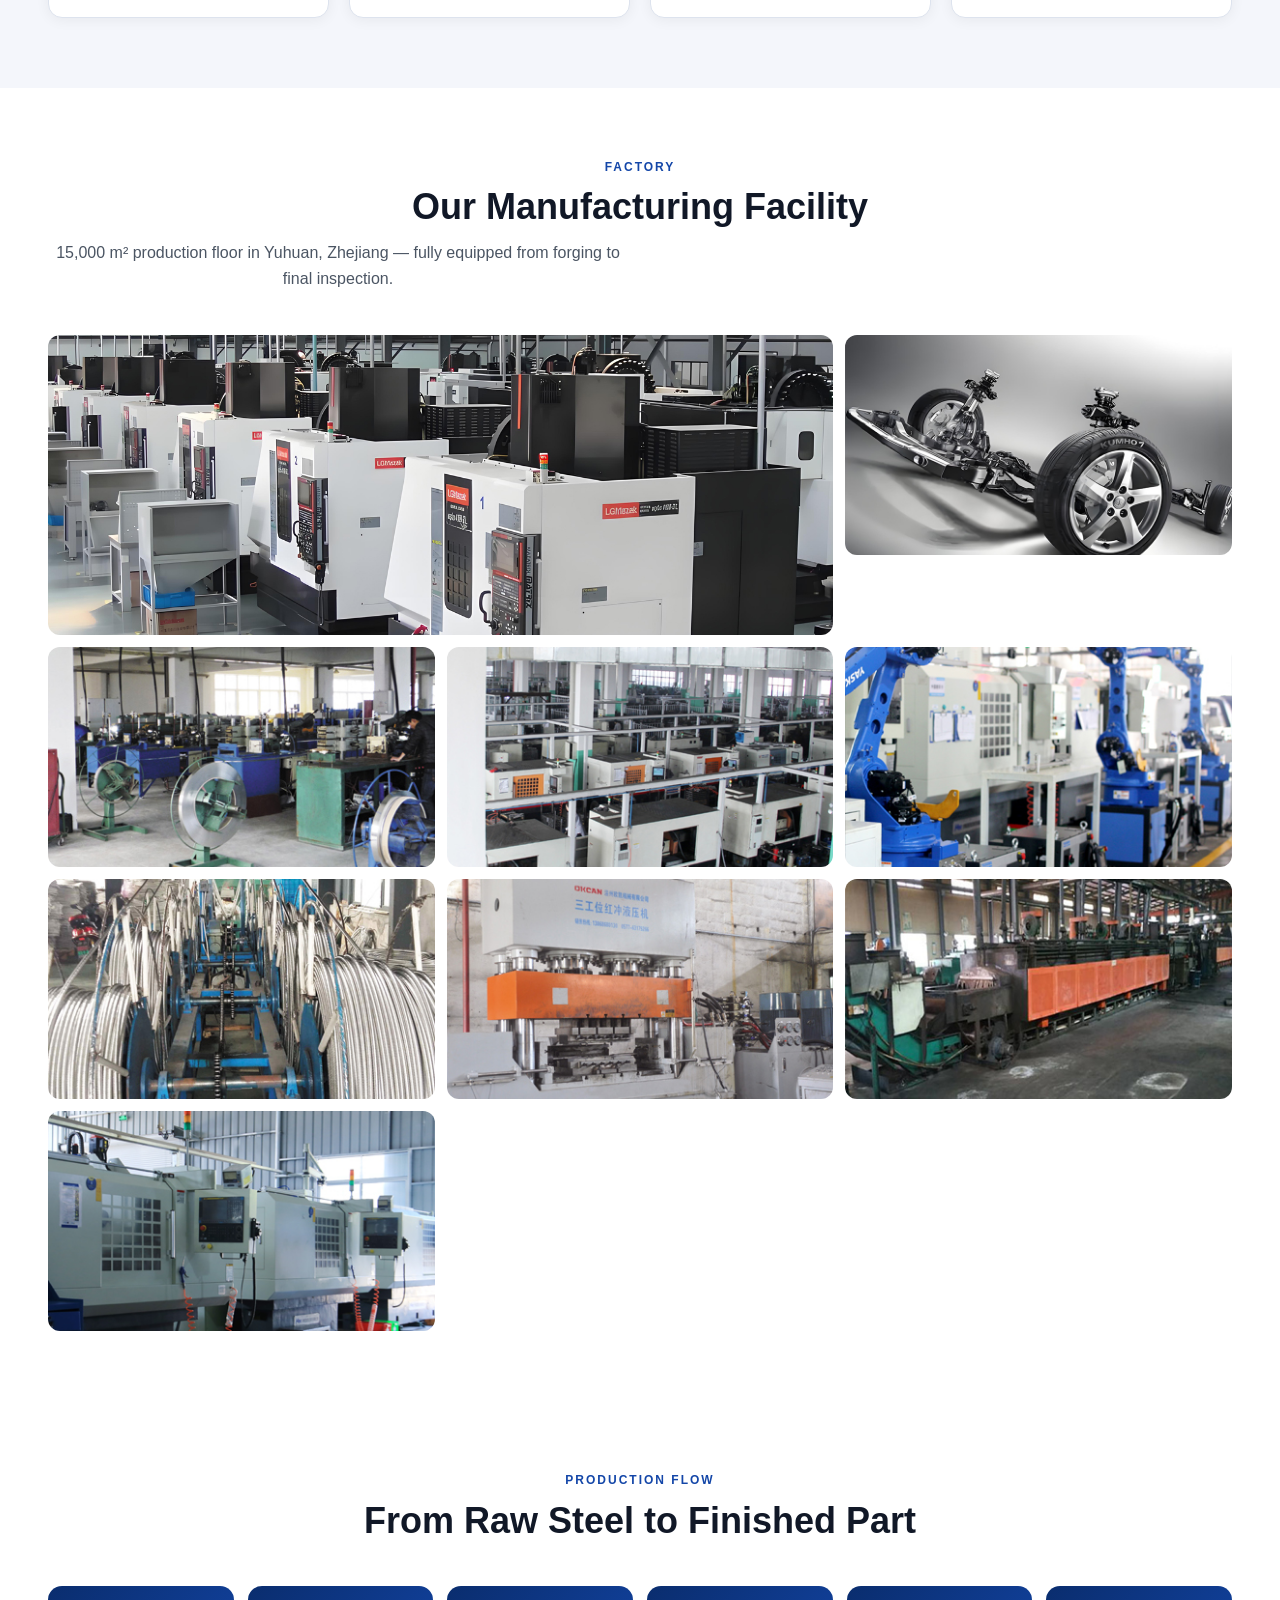
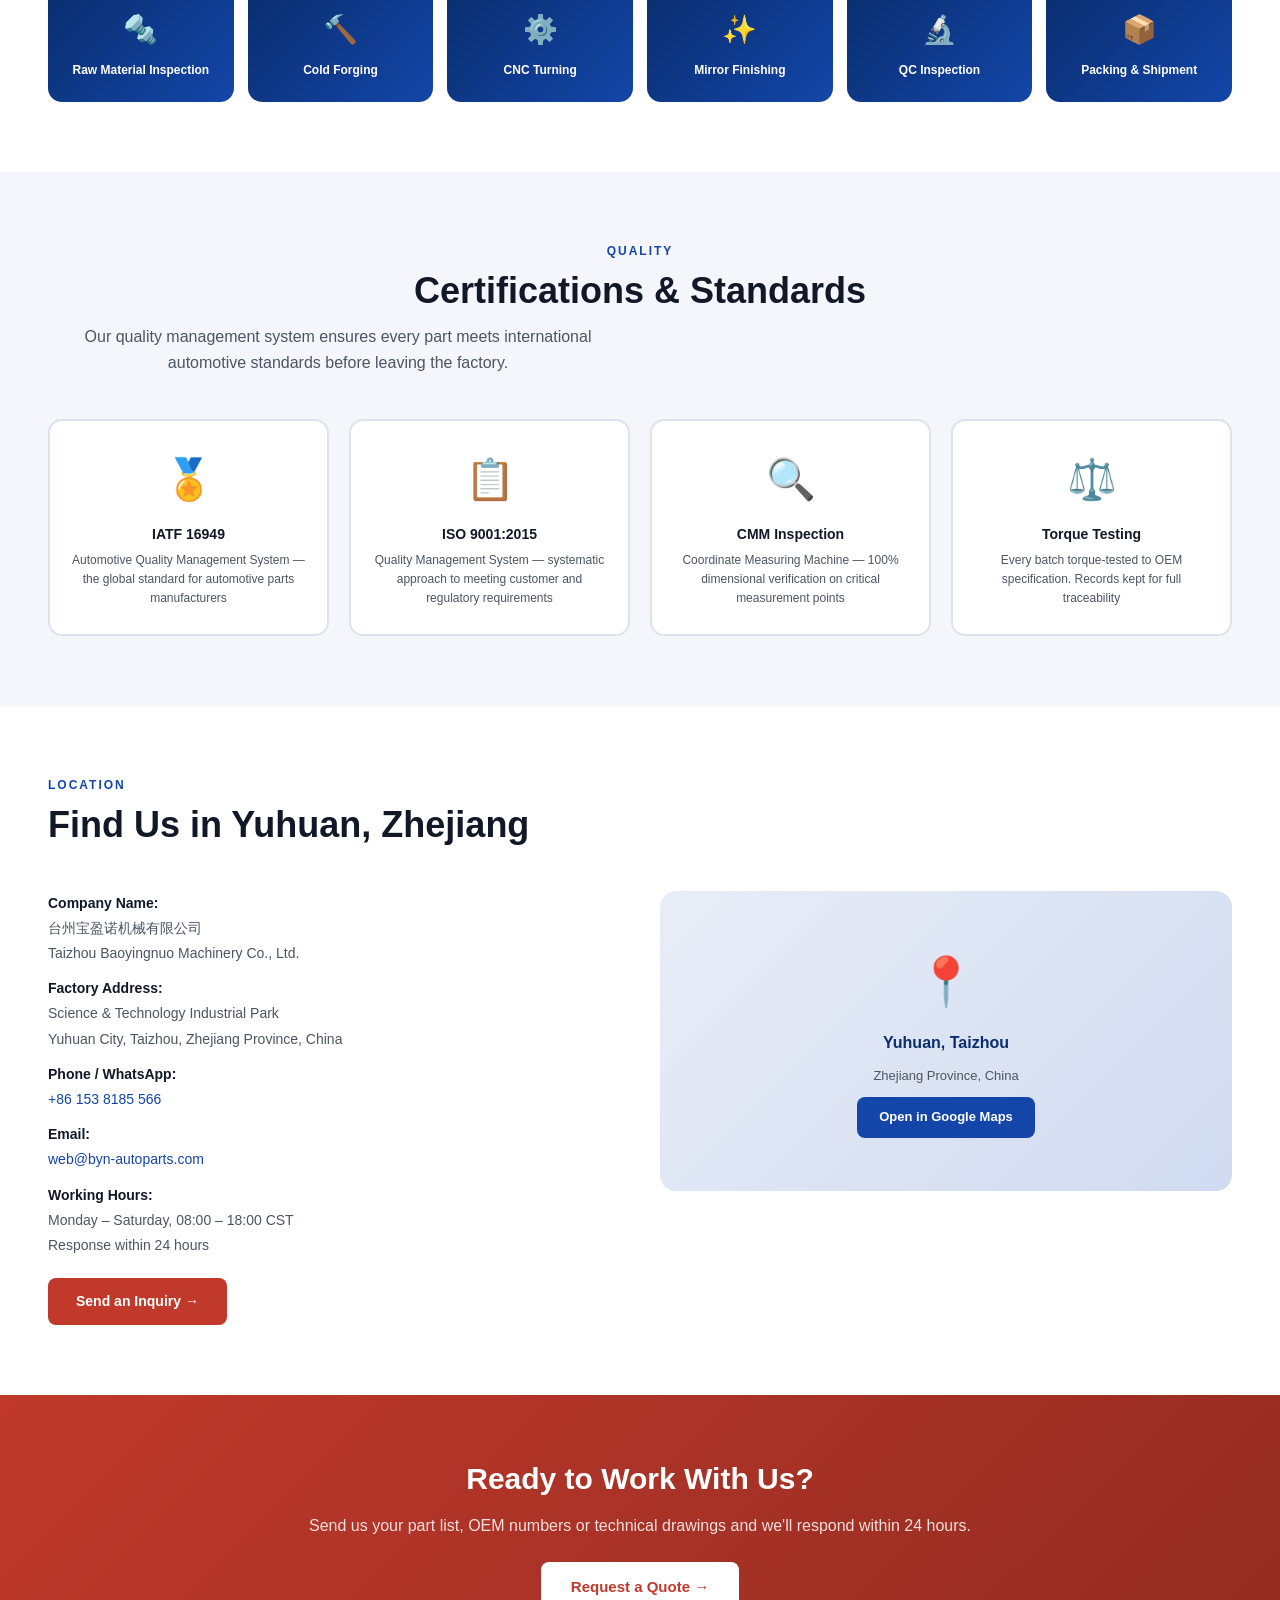
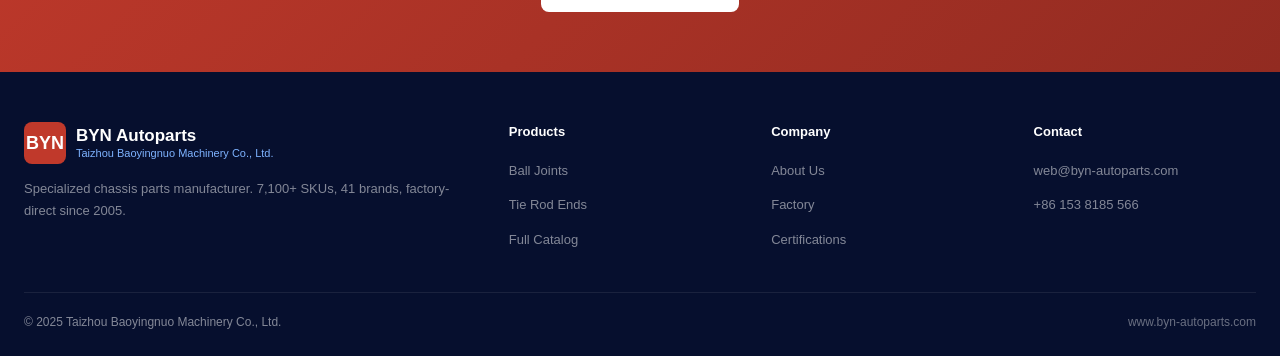
==== commit 812eb2cb: "Add WhatsApp 1538185566, email form, SEO sitemap & canonical tags - Update WhatsApp & phone to 15381" ====
--- a/about.html
+++ b/about.html
@@ -5,6 +5,11 @@
 <meta name="viewport" content="width=device-width,initial-scale=1">
 <title>About BYN Autoparts – Factory, Certifications & Manufacturing Capacity</title>
 <meta name="description" content="Learn about Taizhou Baoyingnuo Machinery — 20+ years manufacturing chassis parts. 100 CNC lathes, 1,000+ molds, ISO certified. Located in Yuhuan, Zhejiang.">
+<link rel="canonical" href="https://www.byn-autoparts.com/about.html">
+<meta property="og:title" content="About BYN Autoparts – Factory & Manufacturing Capacity">
+<meta property="og:description" content="20+ years manufacturing OEM-grade chassis parts in Yuhuan, Zhejiang. 1,000+ mold sets, ISO certified, factory-direct.">
+<meta property="og:url" content="https://www.byn-autoparts.com/about.html">
+<meta property="og:type" content="website">
 <link rel="stylesheet" href="css/style.css">
 <style>
 .page-hero{background:linear-gradient(135deg,var(--navy),var(--blue));padding:100px 24px 60px;color:#fff;text-align:center}
@@ -233,7 +238,7 @@
       <div class="loc-info fade-in">
         <p><strong>Company Name:</strong><br>台州宝盈诺机械有限公司<br>Taizhou Baoyingnuo Machinery Co., Ltd.</p>
         <p><strong>Factory Address:</strong><br>Science &amp; Technology Industrial Park<br>Yuhuan City, Taizhou, Zhejiang Province, China</p>
-        <p><strong>Phone / WhatsApp:</strong><br><a href="tel:+8618906571798" style="color:var(--blue)">+86 189 0657 1798</a></p>
+        <p><strong>Phone / WhatsApp:</strong><br><a href="tel:+861538185566" style="color:var(--blue)">+86 153 8185 566</a></p>
         <p><strong>Email:</strong><br><a href="mailto:web@byn-autoparts.com" style="color:var(--blue)">web@byn-autoparts.com</a></p>
         <p><strong>Working Hours:</strong><br>Monday – Saturday, 08:00 – 18:00 CST<br>Response within 24 hours</p>
         <div style="margin-top:20px">
@@ -274,13 +279,13 @@
     </ul></div>
     <div class="footer-col"><h4>Contact</h4><ul>
       <li><a href="mailto:web@byn-autoparts.com">web@byn-autoparts.com</a></li>
-      <li><a href="tel:+8618906571798">+86 189 0657 1798</a></li>
+      <li><a href="tel:+861538185566">+86 153 8185 566</a></li>
     </ul></div>
   </div>
   <div class="footer-bottom"><span>© 2025 Taizhou Baoyingnuo Machinery Co., Ltd.</span><a href="#">www.byn-autoparts.com</a></div>
 </footer>
 
-<a href="https://wa.me/8618906571798" class="wa-float" target="_blank" aria-label="WhatsApp">
+<a href="https://wa.me/861538185566" class="wa-float" target="_blank" aria-label="WhatsApp">
   <svg viewBox="0 0 24 24"><path d="M17.472 14.382c-.297-.149-1.758-.867-2.03-.967-.273-.099-.471-.148-.67.15-.197.297-.767.966-.94 1.164-.173.199-.347.223-.644.075-.297-.15-1.255-.463-2.39-1.475-.883-.788-1.761-1.653-2.059-.173-.297-.018-.458.13-.606.134-.133.298-.347.446-.52.149-.174.198-.298.298-.497.099-.198.05-.371-.025-.52-.075-.149-.669-1.612-.916-2.207-.242-.579-.487-.5-.669-.51-.173-.008-.371-.01-.57-.01-.198 0-.52.074-.792.372-.272.297-1.04 1.016-1.04 2.479 0 1.462 1.065 2.875 1.213 3.074.149.198 2.096 3.2 5.077 4.487.709.306 1.262.489 1.694.625.712.227 1.36.195 1.871.118.571-.085 1.758-.719 2.006-1.413.248-.694.248-1.289.173-1.413-.074-.124-.272-.198-.57-.347m-5.421 7.403h-.004a9.87 9.87 0 01-5.031-1.378l-.361-.214-3.741.982.998-3.648-.235-.374a9.86 9.86 0 01-1.51-5.26c.001-5.45 4.436-9.884 9.888-9.884 2.64 0 5.122 1.03 6.988 2.898a9.825 9.825 0 012.893 6.994c-.003 5.45-4.437 9.884-9.885 9.884m8.413-18.297A11.815 11.815 0 0012.05 0C5.495 0 .16 5.335.157 11.892c0 2.096.547 4.142 1.588 5.945L.057 24l6.305-1.654a11.882 11.882 0 005.683 1.448h.005c6.554 0 11.89-5.335 11.893-11.893a11.821 11.821 0 00-3.48-8.413z"/></svg>
 </a>
 
--- a/css/style.css
+++ b/css/style.css
@@ -88,3 +88,14 @@
 @media(max-width:480px){
   .footer-grid{grid-template-columns:1fr}
 }
+
+/* ── RTL (Arabic) ── */
+[dir="rtl"] body{font-family:"Segoe UI","Tahoma",Arial,sans-serif}
+[dir="rtl"] .nav-inner{flex-direction:row-reverse}
+[dir="rtl"] .lang-switcher{margin-left:0;margin-right:14px}
+[dir="rtl"] .hero-content{text-align:right}
+[dir="rtl"] .section-label,[dir="rtl"] .section-title,[dir="rtl"] .section-sub{text-align:right}
+[dir="rtl"] .why-grid .card{text-align:right}
+[dir="rtl"] .process-steps{direction:rtl}
+[dir="rtl"] .footer-grid{direction:rtl;text-align:right}
+[dir="rtl"] .nav-links{flex-direction:row-reverse}
